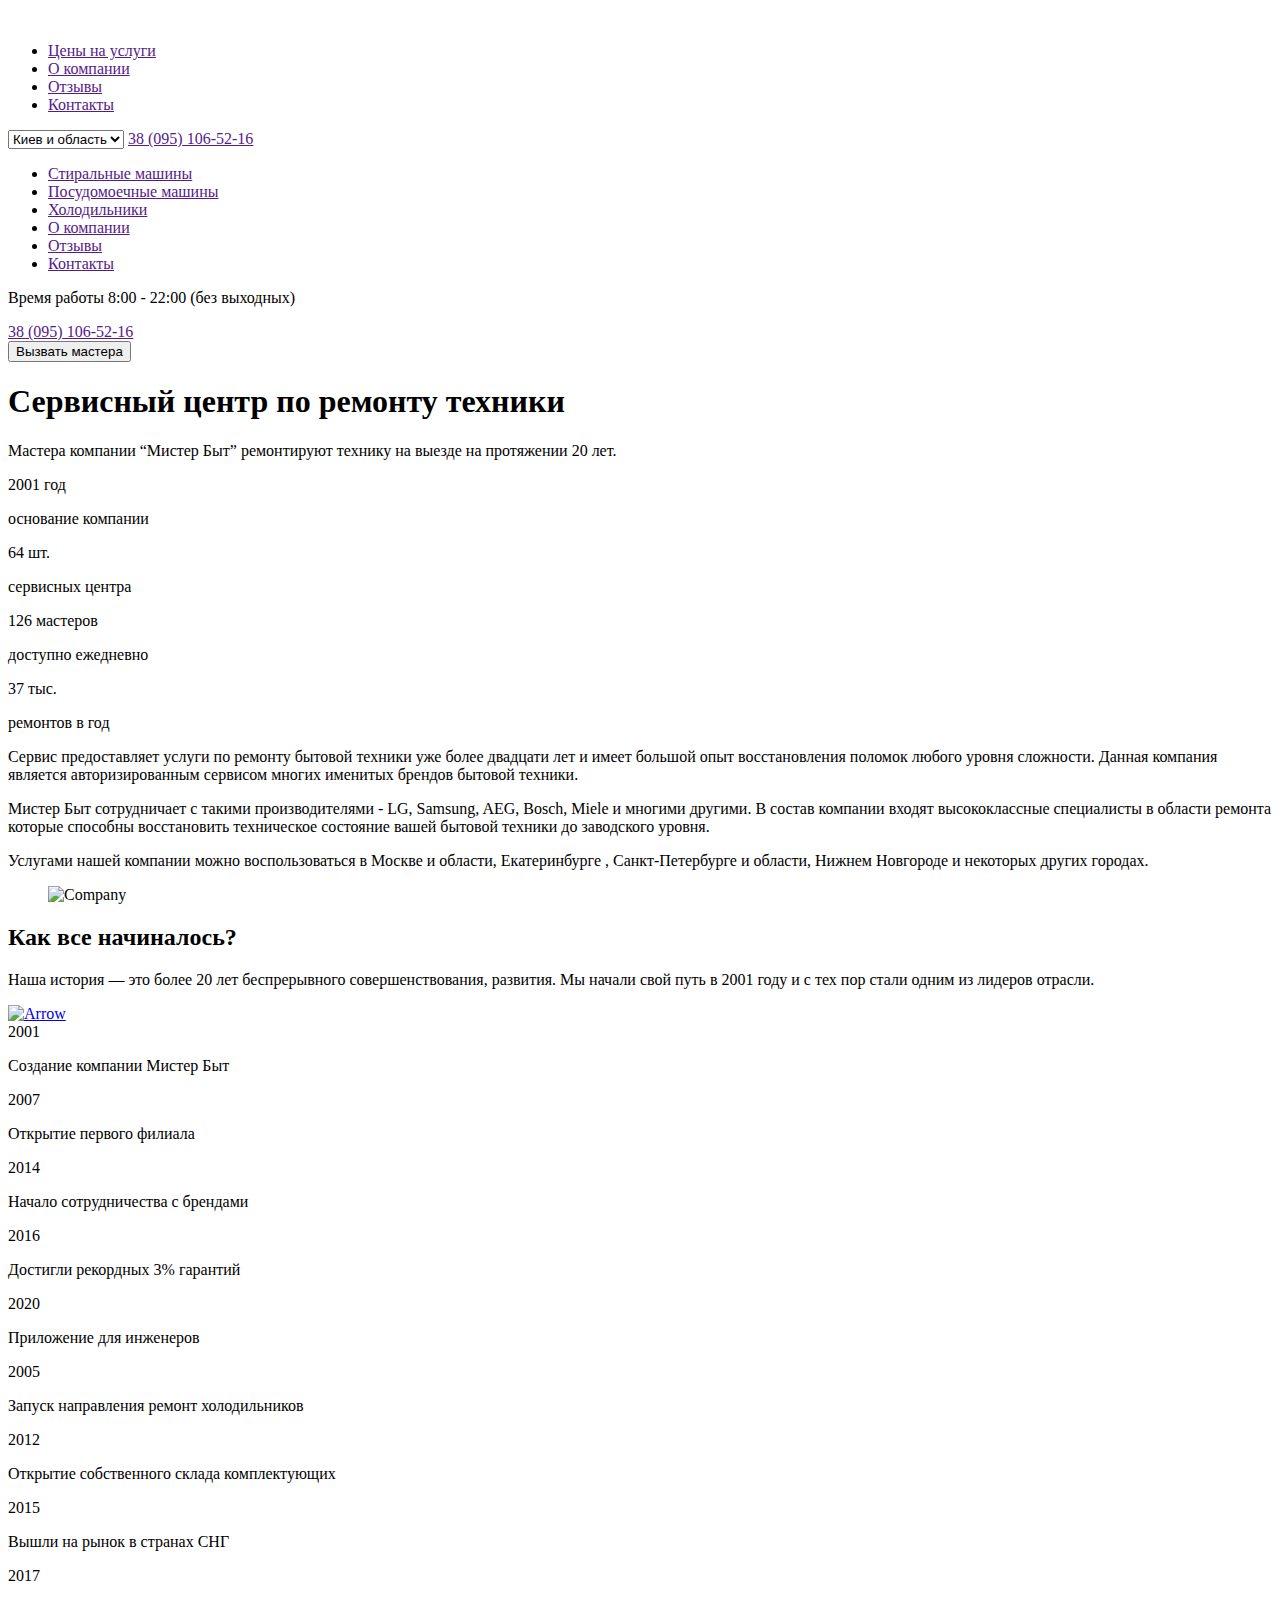
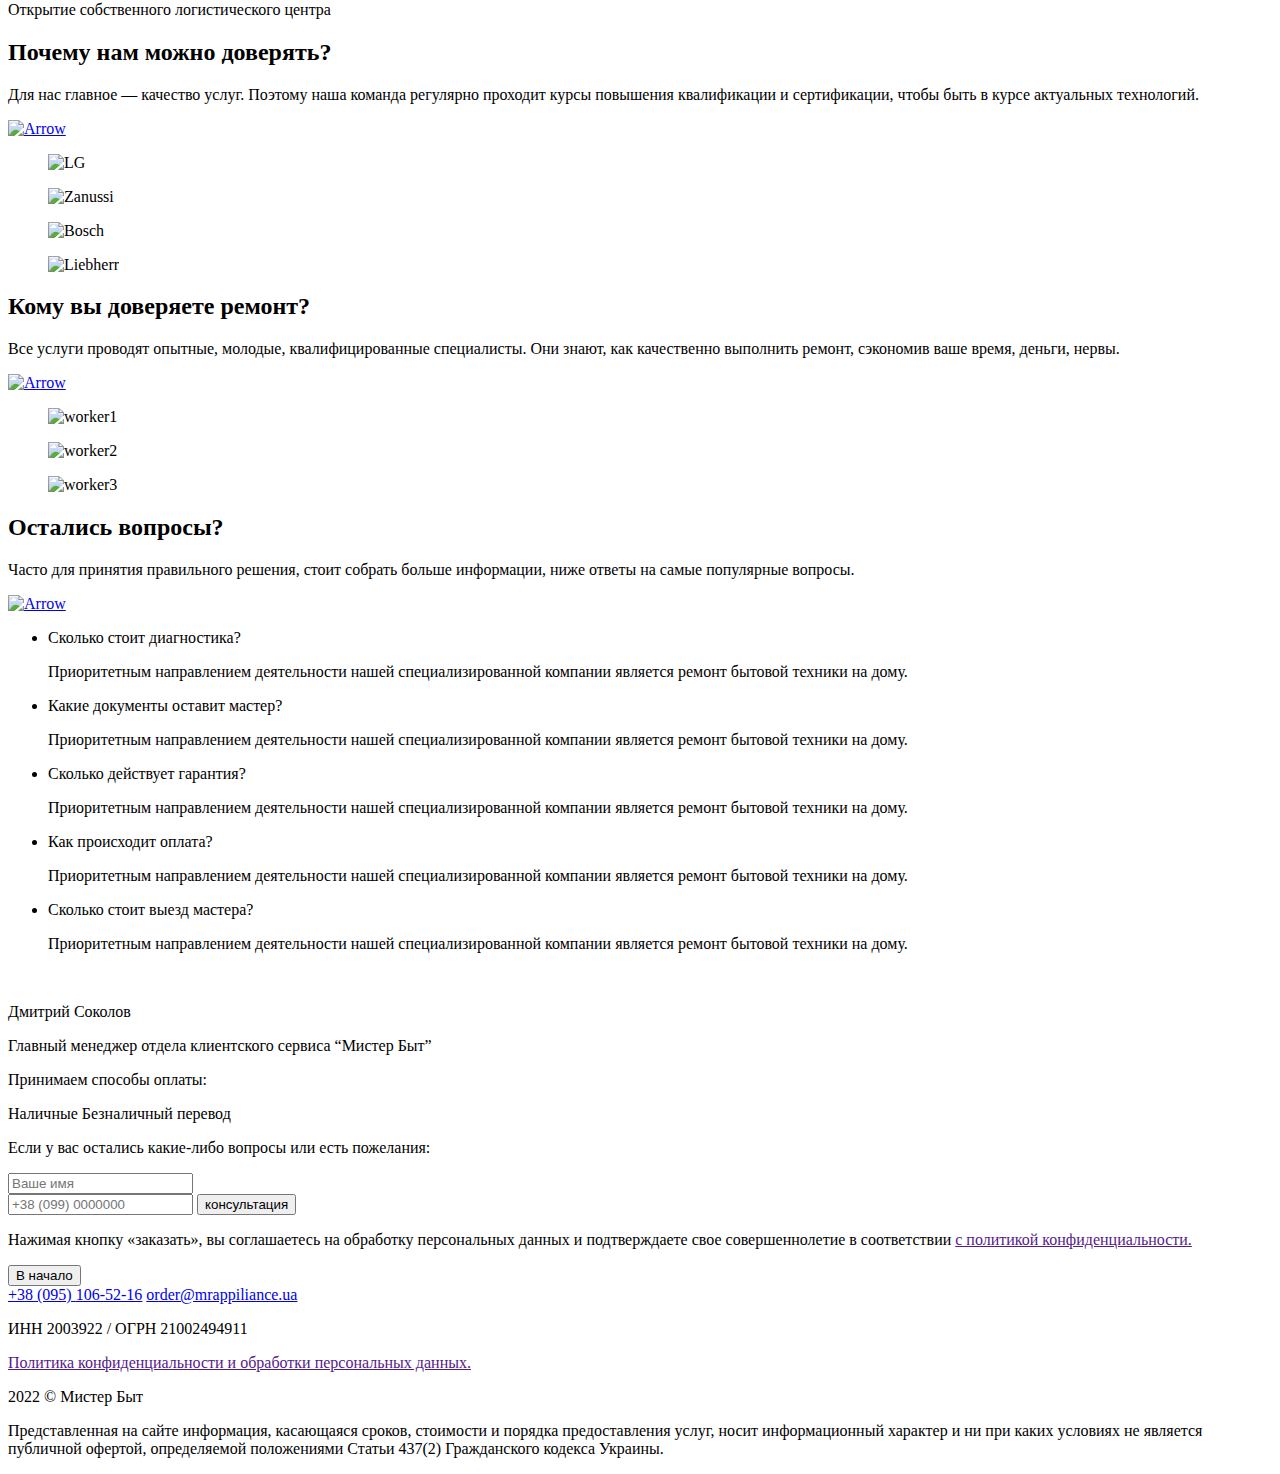
==== company.html @ 20fac9d2 "Add files via upload" ====
<!DOCTYPE html>
<html lang="en">

<head>
  <meta charset="UTF-8">
  <meta http-equiv="X-UA-Compatible" content="IE=edge">
  <meta name="viewport" content="width=device-width, initial-scale=1.0">
  <link rel="stylesheet" href="css/main.min.css">
  <title>Company</title>
</head>

<body>
  <header class="header">
    <div class="container header__wrapper">
      <a href="" class="header__logo"><img src="img/logo.png" alt=""></a>
      <div class="header__block">
        <div class="burger-menu"><span></span><span></span><span></span><span></span></div>
        <nav class="nav">
          <ul class="nav-menu">
            <li><a href="">Цены на услуги</a></li>
            <li><a href="">О компании</a></li>
            <li><a href="">Отзывы</a></li>
            <li><a href="">Контакты</a></li>
          </ul>
        </nav>
        <select name="" id="" class="select">
          <option value="">Киев и область</option>
          <option value="">Киев и область</option>
          <option value="">Киев и область</option>
        </select>
        <a href="" class="header__phone"><span>38 (095)</span> 106-52-16</a>
        <div class="mobile-burger-menu"><span></span><span></span><span></span><span></span></div>
        <div class="nav__mobile-block">
          <nav class="nav-mobile__menu">
          <ul class="nav-mobile__list">
            <li class="nav-mobile__item"><a href="">Стиральные машины</a></li>
            <li class="nav-mobile__item"><a href="">Посудомоечные машины</a></li>
            <li class="nav-mobile__item"><a href="">Холодильники</a></li>
            <li class="sub-menu"><a href="">О компании</a></li>
            <li class="sub-menu"><a href="">Отзывы</a></li>
            <li class="sub-menu"><a href="">Контакты</a></li>
          </ul>
          <div class="nav-mobile__footer">
            <p>Время работы 8:00 - 22:00 (без выходных)</p>
            <a href="" class="nav-mobile__phone"><span>38 (095)</span> 106-52-16</a>
            <div class="nav-mobile__inner">
              <button class="btn nav-mobile__btn">Вызвать мастера</button>
            </div>
          </div>
          </nav>
        </div>
        
      </div>
    </div>
  </header>
  <!-- End header -->
  <!-- Main -->
  <main>
    <section class="banner company">
      <div class="container company-banner">
        <h1 class="banner__title company__title">Сервисный центр по ремонту техники</h1>
        <p class="banner__text company__text">Мастера компании “Мистер Быт” ремонтируют технику на выезде на протяжении 20 лет.</p>
      </div>
    </section> 
    <section class="company-benefits">
      <div class="company-benefits__top container">
        <div class="company-benefits__block">
          <p class="company-benefits__figure">2001 <span>год</span></p>
          <p class="company-benefits__text">основание компании</p>
        </div>
        <div class="company-benefits__block">
          <p class="company-benefits__figure">64 <span>шт.</span></p>
          <p class="company-benefits__text">сервисных центра</p>
        </div>
        <div class="company-benefits__block">
          <p class="company-benefits__figure">126 <span>мастеров</span></p>
          <p class="company-benefits__text">доступно ежедневно</p>
        </div>
        <div class="company-benefits__block">
          <p class="company-benefits__figure">37 <span>тыс.</span></p>
          <p class="company-benefits__text">ремонтов в год</p>
        </div>
      </div>  
      <div class="company-benefits__bottom container">
        <p>Сервис предоставляет услуги по ремонту бытовой техники уже более двадцати лет и имеет большой опыт восстановления поломок любого уровня сложности. Данная компания является авторизированным сервисом многих именитых брендов бытовой техники.
        </p>
        <p>Мистер Быт сотрудничает с такими производителями - LG, Samsung, AEG, Bosch, Miele и многими другими. В состав компании входят высококлассные специалисты в области ремонта которые способны восстановить техническое состояние вашей бытовой техники до заводского уровня. </p>
        <p>Услугами нашей компании можно воспользоваться в Москве и области, Екатеринбурге , Санкт-Петербурге и области, Нижнем Новгороде и некоторых других городах.</p>
        <figure class="company-benefits__img">
          <img src="img/company-start.png" alt="Company">
        </figure>
      </div>
    </section> 
    <section class="history">
      <div class="inner">
        <h2 class="inner__title">Как все начиналось?</h2>
        <p class="inner__subtitle">Наша история — это более 20 лет беспрерывного совершенствования, развития. Мы начали свой путь в 2001 году и с тех пор стали одним из лидеров отрасли.</p>
        <a href="#category" class="inner__link">
          <img src="img/icon-down-arrow.svg" alt="Arrow">
        </a>
      </div>
      <div class="history-line">
        <div class="container">
          <div class="history-line__wrapper">
            <div class="history-line__block-top">
              <span class="history-line__figure">2001</span>
              <p class="history-line__text">Создание компании Мистер Быт</p>
            </div>
            <div class="history-line__block-top">
              <span class="history-line__figure">2007</span>
              <p class="history-line__text">Открытие первого филиала</p>
            </div>
            <div class="history-line__block-top">
              <span class="history-line__figure">2014</span>
              <p class="history-line__text">Начало сотрудничества 
                с брендами</p>
            </div>
            <div class="history-line__block-top">
              <span class="history-line__figure">2016</span>
              <p class="history-line__text">Достигли рекордных 3% гарантий</p>
            </div>
            <div class="history-line__block-top">
              <span class="history-line__figure">2020</span>
              <p class="history-line__text">Приложение для инженеров</p>
            </div>
          </div>
          <div class="history-line__wrapper">
            <div class="history-line__block-bottom">
              <span class="history-line__figure">2005</span>
              <p class="history-line__text">Запуск направления 
                ремонт холодильников</p>
            </div>
            <div class="history-line__block-bottom">
              <span class="history-line__figure">2012</span>
              <p class="history-line__text">Открытие собственного склада комплектующих</p>
            </div>
            <div class="history-line__block-bottom">
              <span class="history-line__figure">2015</span>
              <p class="history-line__text">Вышли на рынок в  странах СНГ</p>
            </div>
            <div class="history-line__block-bottom">
              <span class="history-line__figure">2017</span>
              <p class="history-line__text">Открытие собственного
                логистического центра</p>
            </div>
          </div>
        </div>
      </div>
    </section> 
    <section class="certificate-block">
      <div class="inner">
        <h2 class="inner__title">Почему нам можно доверять?</h2>
        <p class="inner__subtitle">Для нас главное — качество услуг. Поэтому наша команда регулярно проходит курсы повышения квалификации и сертификации, чтобы быть в курсе актуальных технологий.</p>
        <a href="#category" class="inner__link">
          <img src="img/icon-down-arrow.svg" alt="Arrow">
        </a>
      </div>
      <div class="container certificate-block__img">
        <figure><img src="img/LG.png" alt="LG"></figure>
        <figure><img src="img/Zanussi.png" alt="Zanussi"></figure>
        <figure><img src="img/Bosch.png" alt="Bosch"></figure>
        <figure><img src="img/Liebherr.png" alt="Liebherr"></figure>
      </div>
    </section>
    <section class="certificate-block">
      <div class="inner">
        <h2 class="inner__title">Кому вы доверяете ремонт?</h2>
        <p class="inner__subtitle">Все услуги проводят опытные, молодые, квалифицированные специалисты. Они знают, как качественно выполнить ремонт, сэкономив ваше время, деньги, нервы.</p>
        <a href="#category" class="inner__link">
          <img src="img/icon-down-arrow.svg" alt="Arrow">
        </a>
      </div>
      <div class="container certificate-block__img our-worker">
        <figure><img src="img/worker1.png" alt="worker1"></figure>
        <figure><img src="img/worker2.png" alt="worker2"></figure>
        <figure><img src="img/worker3.png" alt="worker3"></figure>
      </div>
    </section> 
    <section class="faq">
      <div class="inner">
        <h2 class="inner__title">Остались вопросы?</h2>
        <p class="inner__subtitle">Часто для принятия правильного решения, стоит собрать больше информации, ниже ответы на самые популярные вопросы.</p>
        <a href="#category" class="inner__link">
          <img src="img/icon-down-arrow.svg" alt="Arrow">
        </a>
      </div>
      <div class="container faq__wrapper">
        <div class="faq__block">
          <ul class="faq__list">
            <li class="faq__item">
              <p class="faq__title">Сколько стоит диагностика?</p>
              <p class="faq__text">Приоритетным направлением деятельности нашей специализированной компании является ремонт бытовой техники на дому.</p>
            </li>
            <li class="faq__item">
              <p class="faq__title">Какие документы оставит мастер?</p>
              <p class="faq__text">Приоритетным направлением деятельности нашей специализированной компании является ремонт бытовой техники на дому.</p>
            </li>
            <li class="faq__item">
              <p class="faq__title">Сколько действует гарантия?</p>
              <p class="faq__text">Приоритетным направлением деятельности нашей специализированной компании является ремонт бытовой техники на дому.</p>
            </li>
            <li class="faq__item">
              <p class="faq__title">Как происходит оплата?</p>
              <p class="faq__text">Приоритетным направлением деятельности нашей специализированной компании является ремонт бытовой техники на дому.</p>
            </li>
            <li class="faq__item">
              <p class="faq__title">Сколько стоит выезд мастера?</p>
              <p class="faq__text">Приоритетным направлением деятельности нашей специализированной компании является ремонт бытовой техники на дому.</p>
            </li>
          </ul>
        </div>
        <div class="faq__master">
          <figure class="faq__img"><img src="img/company-boss.png" alt=""></figure>
          <p class="faq__name">Дмитрий Соколов</p>
          <p class="faq__job">Главный менеджер отдела клиентского сервиса “Мистер Быт”</p>
        </div>
      </div>
      <div class="faq__bottom">
        <div class="faq__payment">
          <p class="faq__payment-title">Принимаем способы оплаты:</p>
          <div class="faq__payment-block">
            <span class="cash">Наличные</span>
            <span class="bn">Безналичный перевод</span>
            <span class="sb"></span>
            <span class="master"></span>
            <span class="visa"></span>
          </div>
        </div>
        <div class="faq__order">
          <p class="faq__order-title">Если у вас остались какие-либо вопросы или есть пожелания:</p>
          <form action="" class="faq__order-form">
            <input type="text" placeholder="Ваше имя">
            <div class="faq__order-block">
              <input type="text" placeholder="+38 (099) 0000000">
              <button class="btn faq__order-btn">консультация</button>
            </div>
          </form>
          <p class="faq__order-text">Нажимая кнопку «заказать», вы соглашаетесь на обработку персональных данных и подтверждаете свое совершеннолетие в соответствии <a href="">с политикой конфиденциальности.</a></p>
        </div>
      </div>
    </section>
  </main>

  <footer class="footer">
    <button class="btn footer__btn-up">
      В начало
    </button>
    <div class="container footer__wrapper">
      <a href="tel:0951065216" class="footer__phone">+38 (095) <span>106-52-16</span></a>
      <a href="mailto:order@mrappiliance.ru" class="footer__email">order@mrappiliance.ua</a>
      <p class="footer__info">ИНН 2003922 / ОГРН 21002494911</p>
      <a href="" class="footer__link">Политика конфиденциальности  и обработки персональных данных.</a>
      <p class="footer__copyright">2022 © Мистер Быт</p>
      <p class="footer__text">Представленная на сайте информация, касающаяся сроков, стоимости и порядка предоставления услуг, носит информационный характер и ни при каких условиях не является публичной офертой, определяемой положениями Статьи 437(2) Гражданского кодекса Украины.</p>
    </div>
  </footer> 

  <script src="js/main.min.js"></script>
</body>

</html>
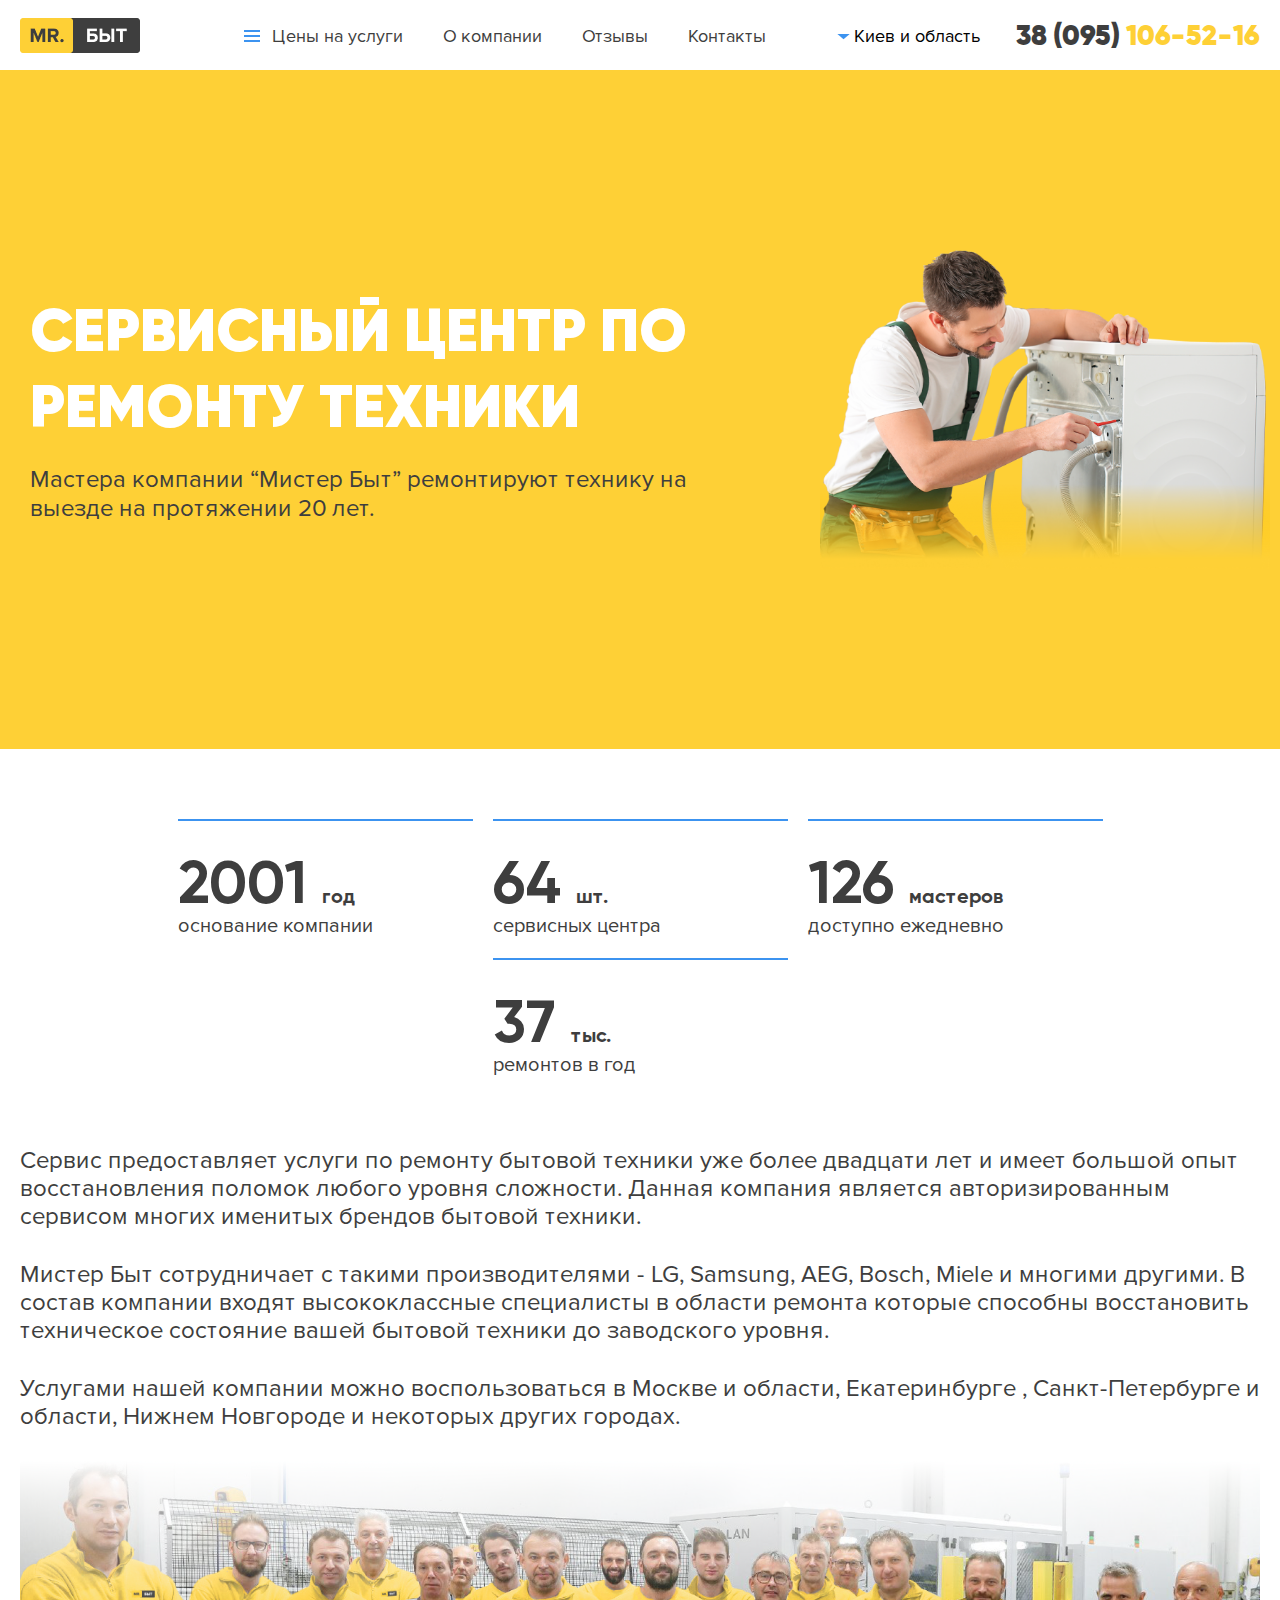
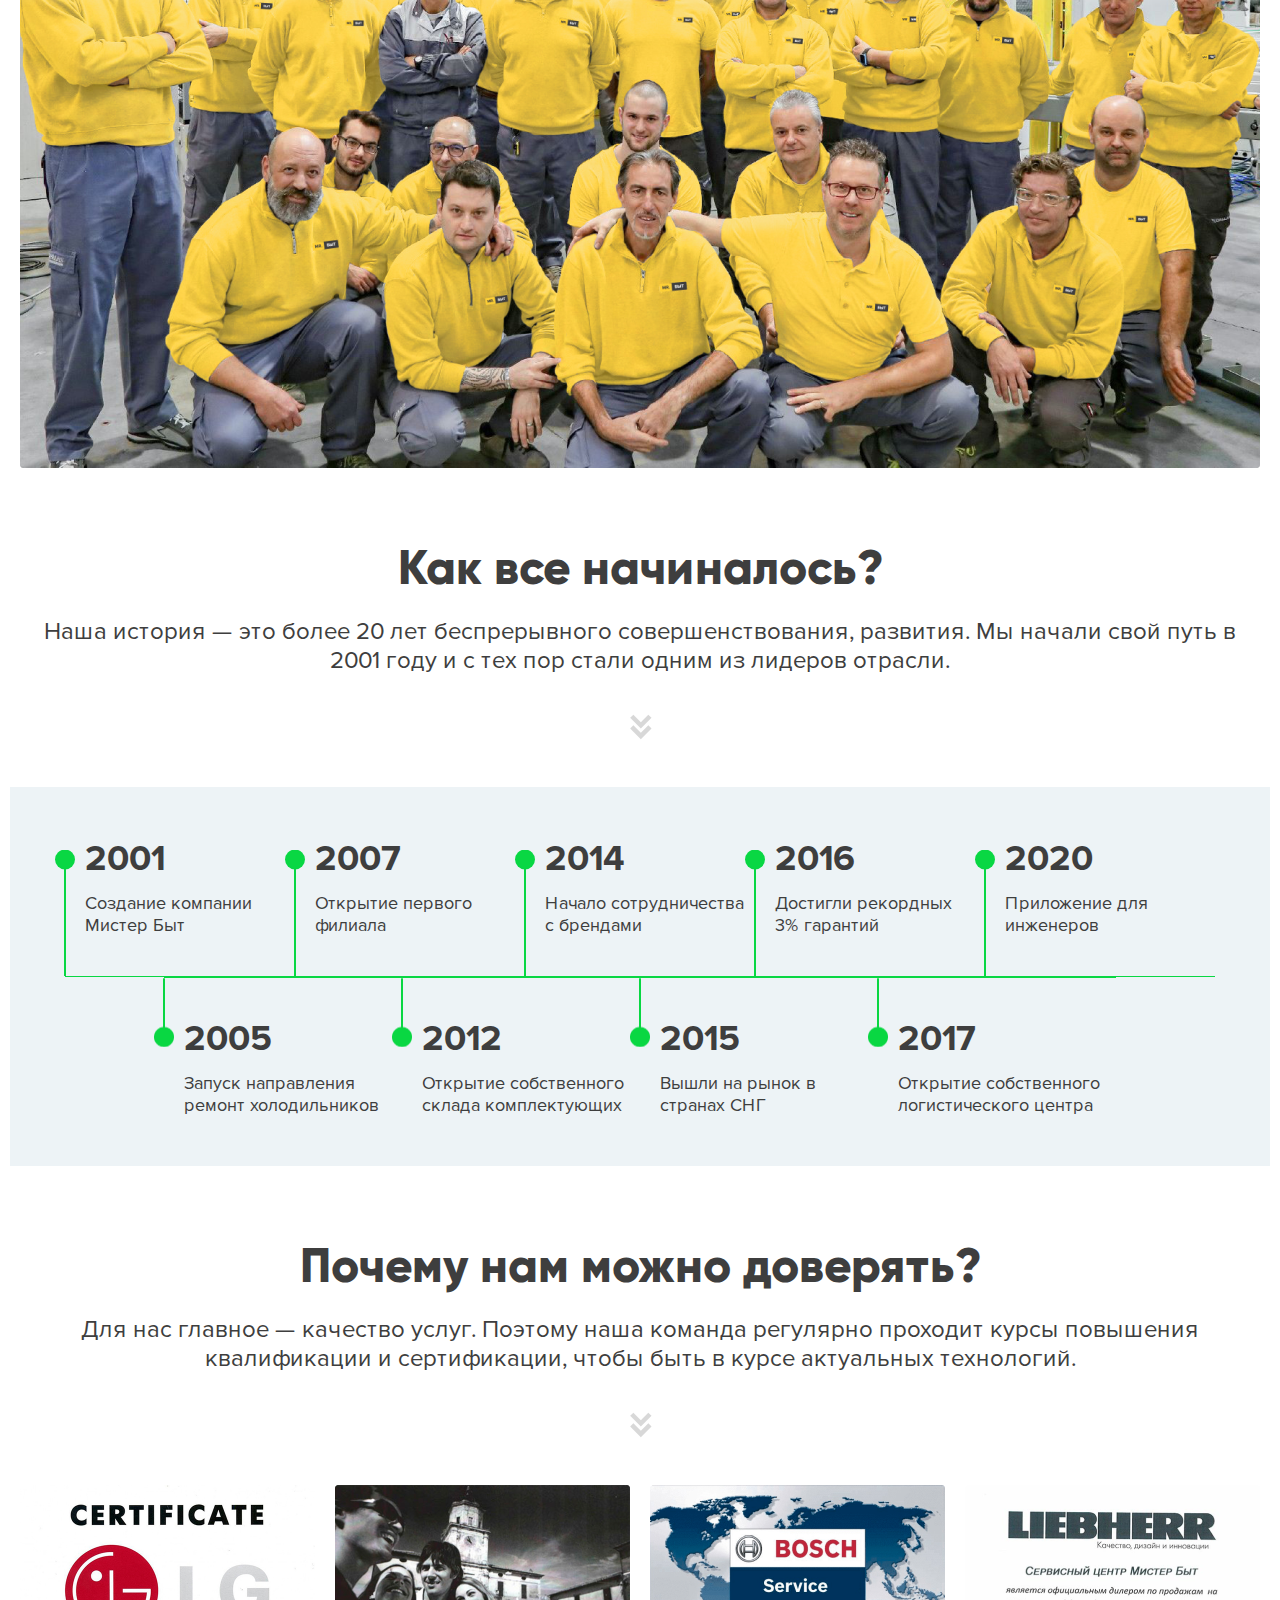
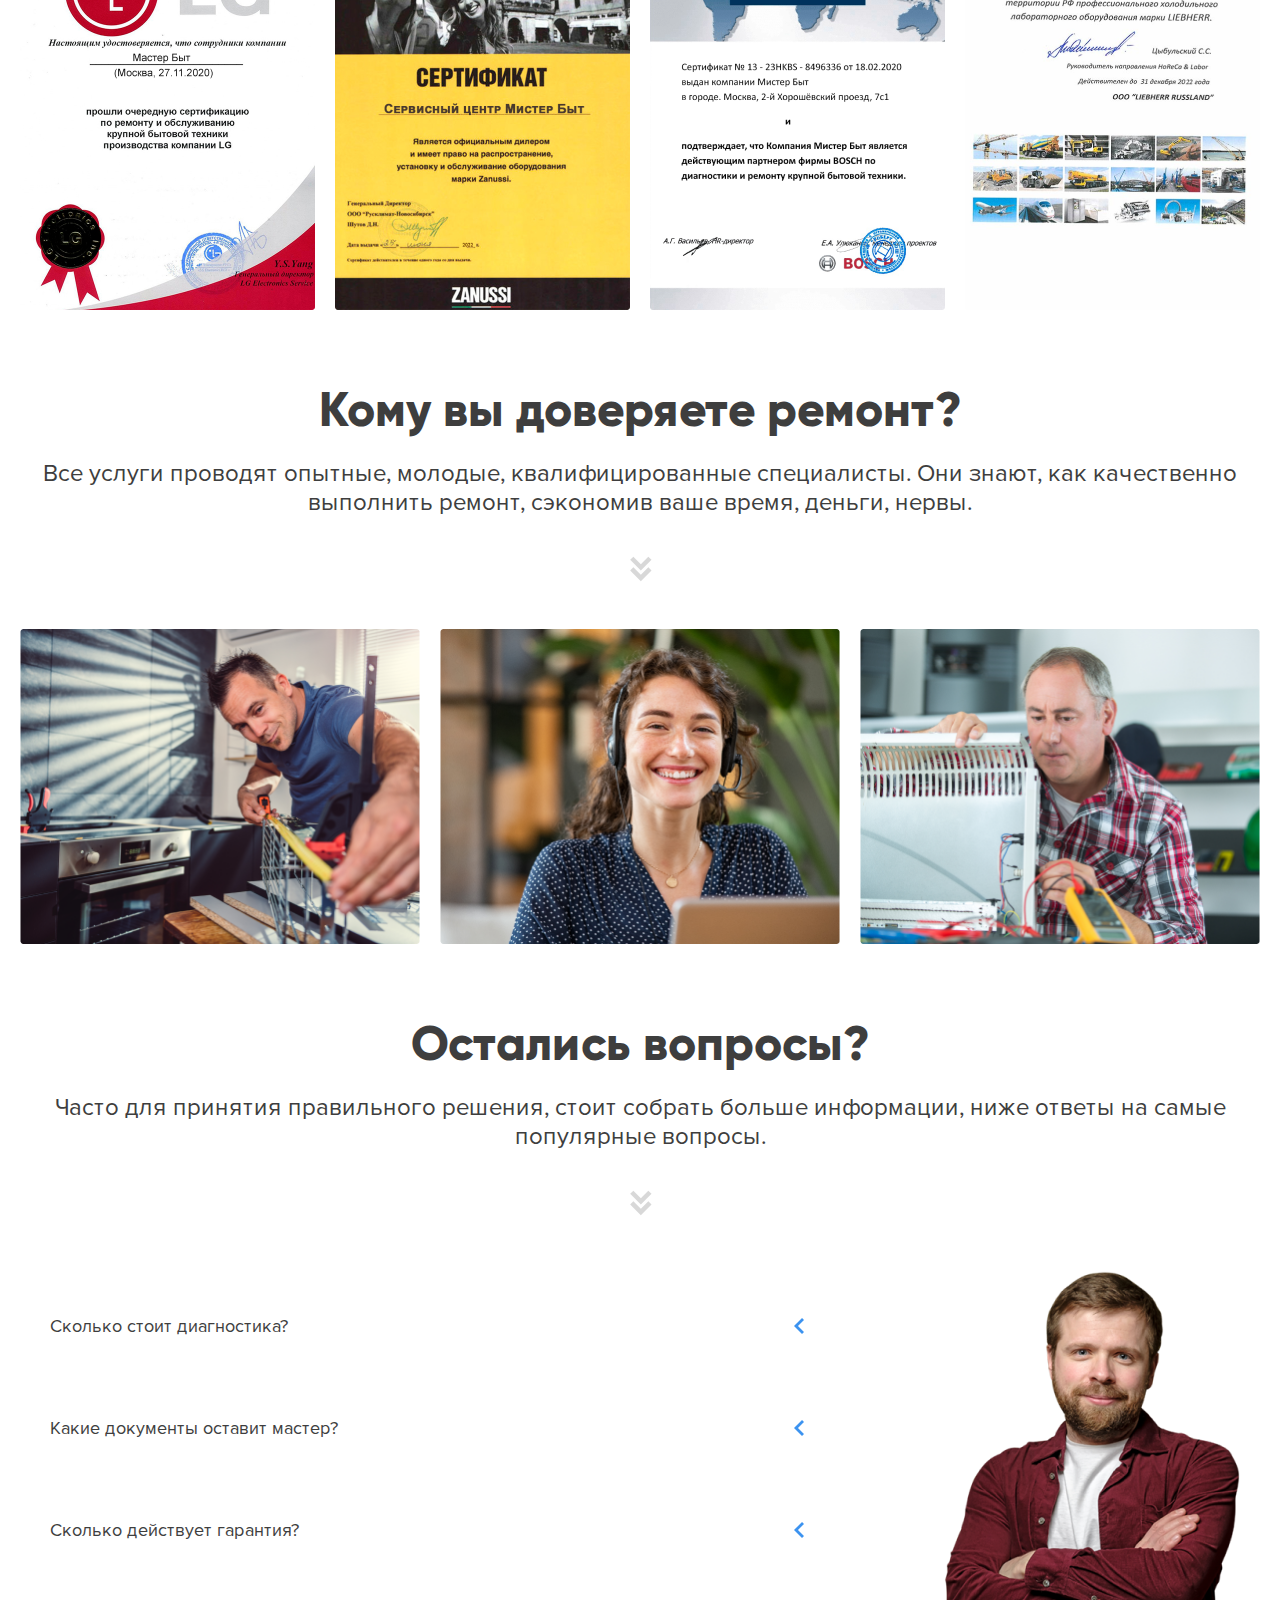
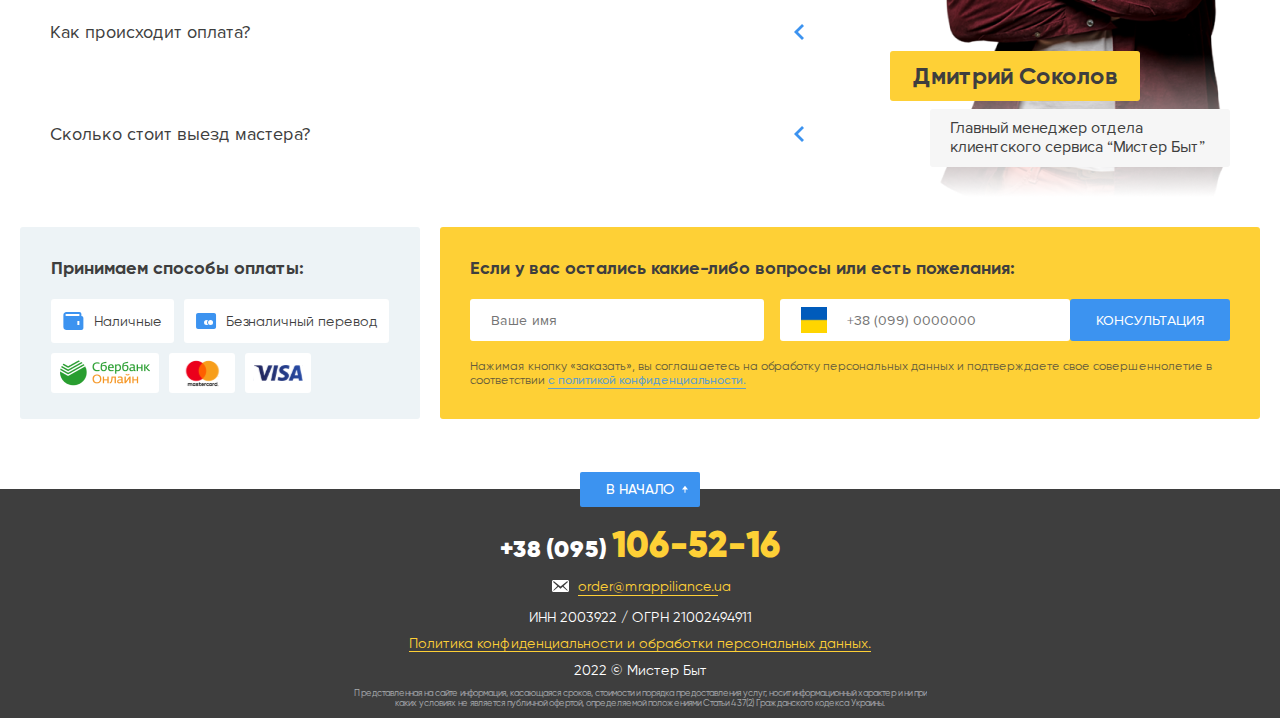
==== commit 67de13ed: "Update company.html" ====
--- a/company.html
+++ b/company.html
@@ -11,47 +11,49 @@
 
 <body>
   <header class="header">
-    <div class="container header__wrapper">
-      <a href="" class="header__logo"><img src="img/logo.png" alt=""></a>
-      <div class="header__block">
-        <div class="burger-menu"><span></span><span></span><span></span><span></span></div>
-        <nav class="nav">
-          <ul class="nav-menu">
-            <li><a href="">Цены на услуги</a></li>
-            <li><a href="">О компании</a></li>
-            <li><a href="">Отзывы</a></li>
-            <li><a href="">Контакты</a></li>
-          </ul>
-        </nav>
-        <select name="" id="" class="select">
-          <option value="">Киев и область</option>
-          <option value="">Киев и область</option>
-          <option value="">Киев и область</option>
-        </select>
-        <a href="" class="header__phone"><span>38 (095)</span> 106-52-16</a>
-        <div class="mobile-burger-menu"><span></span><span></span><span></span><span></span></div>
-        <div class="nav__mobile-block">
-          <nav class="nav-mobile__menu">
-          <ul class="nav-mobile__list">
-            <li class="nav-mobile__item"><a href="">Стиральные машины</a></li>
-            <li class="nav-mobile__item"><a href="">Посудомоечные машины</a></li>
-            <li class="nav-mobile__item"><a href="">Холодильники</a></li>
-            <li class="sub-menu"><a href="">О компании</a></li>
-            <li class="sub-menu"><a href="">Отзывы</a></li>
-            <li class="sub-menu"><a href="">Контакты</a></li>
-          </ul>
-          <div class="nav-mobile__footer">
-            <p>Время работы 8:00 - 22:00 (без выходных)</p>
-            <a href="" class="nav-mobile__phone"><span>38 (095)</span> 106-52-16</a>
-            <div class="nav-mobile__inner">
-              <button class="btn nav-mobile__btn">Вызвать мастера</button>
-            </div>
-          </div>
+    <div class="header-container">
+      <div class="container header__wrapper">
+        <a href="/" class="header__logo"><img src="img/logo.png" alt=""></a>
+        <div class="header__block">
+          <div class="burger-menu"><span></span><span></span><span></span><span></span></div>
+          <nav class="nav">
+            <ul class="nav-menu">
+              <li><a href="">Цены на услуги</a></li>
+              <li><a href="">О компании</a></li>
+              <li><a href="">Отзывы</a></li>
+              <li><a href="">Контакты</a></li>
+            </ul>
           </nav>
-        </div>
-        
+          <select name="" id="" class="select">
+            <option value="">Киев и область</option>
+            <option value="">Киев и область</option>
+            <option value="">Киев и область</option>
+          </select>
+          <a href="" class="header__phone"><span>38 (095)</span> 106-52-16</a>
+          <div class="mobile-burger-menu"><span></span><span></span><span></span><span></span></div>
+          <div class="nav__mobile-block">
+            <nav class="nav-mobile__menu">
+              <ul class="nav-mobile__list">
+                <li class="nav-mobile__item"><a href="">Стиральные машины</a></li>
+                <li class="nav-mobile__item"><a href="">Посудомоечные машины</a></li>
+                <li class="nav-mobile__item"><a href="">Холодильники</a></li>
+                <li class="sub-menu"><a href="">О компании</a></li>
+                <li class="sub-menu"><a href="">Отзывы</a></li>
+                <li class="sub-menu"><a href="">Контакты</a></li>
+              </ul>
+              <div class="nav-mobile__footer">
+                <p>Время работы 8:00 - 22:00 (без выходных)</p>
+                <a href="" class="nav-mobile__phone"><span>38 (095)</span> 106-52-16</a>
+                <div class="nav-mobile__inner">
+                  <button class="btn nav-mobile__btn">Вызвать мастера</button>
+                </div>
+              </div>
+            </nav>
+          </div>
+        </div>
       </div>
     </div>
+
   </header>
   <!-- End header -->
   <!-- Main -->
@@ -59,9 +61,10 @@
     <section class="banner company">
       <div class="container company-banner">
         <h1 class="banner__title company__title">Сервисный центр по ремонту техники</h1>
-        <p class="banner__text company__text">Мастера компании “Мистер Быт” ремонтируют технику на выезде на протяжении 20 лет.</p>
-      </div>
-    </section> 
+        <p class="banner__text company__text">Мастера компании “Мистер Быт” ремонтируют технику на выезде на протяжении
+          20 лет.</p>
+      </div>
+    </section>
     <section class="company-benefits">
       <div class="company-benefits__top container">
         <div class="company-benefits__block">
@@ -80,21 +83,27 @@
           <p class="company-benefits__figure">37 <span>тыс.</span></p>
           <p class="company-benefits__text">ремонтов в год</p>
         </div>
-      </div>  
+      </div>
       <div class="company-benefits__bottom container">
-        <p>Сервис предоставляет услуги по ремонту бытовой техники уже более двадцати лет и имеет большой опыт восстановления поломок любого уровня сложности. Данная компания является авторизированным сервисом многих именитых брендов бытовой техники.
+        <p>Сервис предоставляет услуги по ремонту бытовой техники уже более двадцати лет и имеет большой опыт
+          восстановления поломок любого уровня сложности. Данная компания является авторизированным сервисом многих
+          именитых брендов бытовой техники.
         </p>
-        <p>Мистер Быт сотрудничает с такими производителями - LG, Samsung, AEG, Bosch, Miele и многими другими. В состав компании входят высококлассные специалисты в области ремонта которые способны восстановить техническое состояние вашей бытовой техники до заводского уровня. </p>
-        <p>Услугами нашей компании можно воспользоваться в Москве и области, Екатеринбурге , Санкт-Петербурге и области, Нижнем Новгороде и некоторых других городах.</p>
+        <p>Мистер Быт сотрудничает с такими производителями - LG, Samsung, AEG, Bosch, Miele и многими другими. В состав
+          компании входят высококлассные специалисты в области ремонта которые способны восстановить техническое
+          состояние вашей бытовой техники до заводского уровня. </p>
+        <p>Услугами нашей компании можно воспользоваться в Москве и области, Екатеринбурге , Санкт-Петербурге и области,
+          Нижнем Новгороде и некоторых других городах.</p>
         <figure class="company-benefits__img">
           <img src="img/company-start.png" alt="Company">
         </figure>
       </div>
-    </section> 
+    </section>
     <section class="history">
       <div class="inner">
         <h2 class="inner__title">Как все начиналось?</h2>
-        <p class="inner__subtitle">Наша история — это более 20 лет беспрерывного совершенствования, развития. Мы начали свой путь в 2001 году и с тех пор стали одним из лидеров отрасли.</p>
+        <p class="inner__subtitle">Наша история — это более 20 лет беспрерывного совершенствования, развития. Мы начали
+          свой путь в 2001 году и с тех пор стали одним из лидеров отрасли.</p>
         <a href="#category" class="inner__link">
           <img src="img/icon-down-arrow.svg" alt="Arrow">
         </a>
@@ -112,7 +121,7 @@
             </div>
             <div class="history-line__block-top">
               <span class="history-line__figure">2014</span>
-              <p class="history-line__text">Начало сотрудничества 
+              <p class="history-line__text">Начало сотрудничества
                 с брендами</p>
             </div>
             <div class="history-line__block-top">
@@ -127,7 +136,7 @@
           <div class="history-line__wrapper">
             <div class="history-line__block-bottom">
               <span class="history-line__figure">2005</span>
-              <p class="history-line__text">Запуск направления 
+              <p class="history-line__text">Запуск направления
                 ремонт холодильников</p>
             </div>
             <div class="history-line__block-bottom">
@@ -136,7 +145,7 @@
             </div>
             <div class="history-line__block-bottom">
               <span class="history-line__figure">2015</span>
-              <p class="history-line__text">Вышли на рынок в  странах СНГ</p>
+              <p class="history-line__text">Вышли на рынок в странах СНГ</p>
             </div>
             <div class="history-line__block-bottom">
               <span class="history-line__figure">2017</span>
@@ -146,11 +155,12 @@
           </div>
         </div>
       </div>
-    </section> 
+    </section>
     <section class="certificate-block">
       <div class="inner">
         <h2 class="inner__title">Почему нам можно доверять?</h2>
-        <p class="inner__subtitle">Для нас главное — качество услуг. Поэтому наша команда регулярно проходит курсы повышения квалификации и сертификации, чтобы быть в курсе актуальных технологий.</p>
+        <p class="inner__subtitle">Для нас главное — качество услуг. Поэтому наша команда регулярно проходит курсы
+          повышения квалификации и сертификации, чтобы быть в курсе актуальных технологий.</p>
         <a href="#category" class="inner__link">
           <img src="img/icon-down-arrow.svg" alt="Arrow">
         </a>
@@ -165,7 +175,8 @@
     <section class="certificate-block">
       <div class="inner">
         <h2 class="inner__title">Кому вы доверяете ремонт?</h2>
-        <p class="inner__subtitle">Все услуги проводят опытные, молодые, квалифицированные специалисты. Они знают, как качественно выполнить ремонт, сэкономив ваше время, деньги, нервы.</p>
+        <p class="inner__subtitle">Все услуги проводят опытные, молодые, квалифицированные специалисты. Они знают, как
+          качественно выполнить ремонт, сэкономив ваше время, деньги, нервы.</p>
         <a href="#category" class="inner__link">
           <img src="img/icon-down-arrow.svg" alt="Arrow">
         </a>
@@ -175,11 +186,12 @@
         <figure><img src="img/worker2.png" alt="worker2"></figure>
         <figure><img src="img/worker3.png" alt="worker3"></figure>
       </div>
-    </section> 
+    </section>
     <section class="faq">
       <div class="inner">
         <h2 class="inner__title">Остались вопросы?</h2>
-        <p class="inner__subtitle">Часто для принятия правильного решения, стоит собрать больше информации, ниже ответы на самые популярные вопросы.</p>
+        <p class="inner__subtitle">Часто для принятия правильного решения, стоит собрать больше информации, ниже ответы
+          на самые популярные вопросы.</p>
         <a href="#category" class="inner__link">
           <img src="img/icon-down-arrow.svg" alt="Arrow">
         </a>
@@ -189,23 +201,28 @@
           <ul class="faq__list">
             <li class="faq__item">
               <p class="faq__title">Сколько стоит диагностика?</p>
-              <p class="faq__text">Приоритетным направлением деятельности нашей специализированной компании является ремонт бытовой техники на дому.</p>
+              <p class="faq__text">Приоритетным направлением деятельности нашей специализированной компании является
+                ремонт бытовой техники на дому.</p>
             </li>
             <li class="faq__item">
               <p class="faq__title">Какие документы оставит мастер?</p>
-              <p class="faq__text">Приоритетным направлением деятельности нашей специализированной компании является ремонт бытовой техники на дому.</p>
+              <p class="faq__text">Приоритетным направлением деятельности нашей специализированной компании является
+                ремонт бытовой техники на дому.</p>
             </li>
             <li class="faq__item">
               <p class="faq__title">Сколько действует гарантия?</p>
-              <p class="faq__text">Приоритетным направлением деятельности нашей специализированной компании является ремонт бытовой техники на дому.</p>
+              <p class="faq__text">Приоритетным направлением деятельности нашей специализированной компании является
+                ремонт бытовой техники на дому.</p>
             </li>
             <li class="faq__item">
               <p class="faq__title">Как происходит оплата?</p>
-              <p class="faq__text">Приоритетным направлением деятельности нашей специализированной компании является ремонт бытовой техники на дому.</p>
+              <p class="faq__text">Приоритетным направлением деятельности нашей специализированной компании является
+                ремонт бытовой техники на дому.</p>
             </li>
             <li class="faq__item">
               <p class="faq__title">Сколько стоит выезд мастера?</p>
-              <p class="faq__text">Приоритетным направлением деятельности нашей специализированной компании является ремонт бытовой техники на дому.</p>
+              <p class="faq__text">Приоритетным направлением деятельности нашей специализированной компании является
+                ремонт бытовой техники на дому.</p>
             </li>
           </ul>
         </div>
@@ -235,7 +252,8 @@
               <button class="btn faq__order-btn">консультация</button>
             </div>
           </form>
-          <p class="faq__order-text">Нажимая кнопку «заказать», вы соглашаетесь на обработку персональных данных и подтверждаете свое совершеннолетие в соответствии <a href="">с политикой конфиденциальности.</a></p>
+          <p class="faq__order-text">Нажимая кнопку «заказать», вы соглашаетесь на обработку персональных данных и
+            подтверждаете свое совершеннолетие в соответствии <a href="">с политикой конфиденциальности.</a></p>
         </div>
       </div>
     </section>
@@ -249,13 +267,15 @@
       <a href="tel:0951065216" class="footer__phone">+38 (095) <span>106-52-16</span></a>
       <a href="mailto:order@mrappiliance.ru" class="footer__email">order@mrappiliance.ua</a>
       <p class="footer__info">ИНН 2003922 / ОГРН 21002494911</p>
-      <a href="" class="footer__link">Политика конфиденциальности  и обработки персональных данных.</a>
+      <a href="" class="footer__link">Политика конфиденциальности и обработки персональных данных.</a>
       <p class="footer__copyright">2022 © Мистер Быт</p>
-      <p class="footer__text">Представленная на сайте информация, касающаяся сроков, стоимости и порядка предоставления услуг, носит информационный характер и ни при каких условиях не является публичной офертой, определяемой положениями Статьи 437(2) Гражданского кодекса Украины.</p>
+      <p class="footer__text">Представленная на сайте информация, касающаяся сроков, стоимости и порядка предоставления
+        услуг, носит информационный характер и ни при каких условиях не является публичной офертой, определяемой
+        положениями Статьи 437(2) Гражданского кодекса Украины.</p>
     </div>
-  </footer> 
+  </footer>
 
   <script src="js/main.min.js"></script>
 </body>
 
-</html>+</html>
--- a/css/main.min.css
+++ b/css/main.min.css
@@ -0,0 +1,2 @@
+html,body,div,span,applet,object,iframe,h1,h2,h3,h4,h5,h6,p,blockquote,pre,a,abbr,acronym,address,big,cite,code,del,dfn,em,img,ins,kbd,q,s,samp,small,strike,strong,sub,sup,tt,var,b,u,i,center,dl,dt,dd,ol,ul,li,fieldset,form,label,legend,table,caption,tbody,tfoot,thead,tr,th,td,article,aside,canvas,details,embed,figure,figcaption,footer,header,hgroup,menu,nav,output,ruby,section,summary,time,mark,audio,video{margin:0;padding:0;border:0;font-size:100%;font:inherit;vertical-align:baseline}article,aside,details,figcaption,figure,footer,header,hgroup,menu,nav,section{display:block}body{line-height:1}ol,ul{list-style:none}blockquote,q{quotes:none}blockquote:before,blockquote:after{content:"";content:none}q:before,q:after{content:"";content:none}table{border-collapse:collapse;border-spacing:0}article,aside,details,figcaption,figure,footer,header,hgroup,nav,section,summary{display:block}audio,canvas,video{display:inline-block}audio:not([controls]){display:none;height:0}[hidden],template{display:none}html{background:#fff;color:#000;-webkit-text-size-adjust:100%;-ms-text-size-adjust:100%}html,button,input,select,textarea{font-family:sans-serif}body{margin:0}a{background:rgba(0,0,0,0)}a:focus{outline:thin dotted}a:hover,a:active{outline:0}h1{font-size:2em;margin:.67em 0}h2{font-size:1.5em;margin:.83em 0}h3{font-size:1.17em;margin:1em 0}h4{font-size:1em;margin:1.33em 0}h5{font-size:.83em;margin:1.67em 0}h6{font-size:.75em;margin:2.33em 0}abbr[title]{border-bottom:1px dotted}b,strong{font-weight:bold}dfn{font-style:italic}mark{background:#ff0;color:#000}code,kbd,pre,samp{font-family:monospace,serif;font-size:1em}pre{white-space:pre;white-space:pre-wrap;word-wrap:break-word}q{quotes:"“" "”" "‘" "’"}q:before,q:after{content:"";content:none}small{font-size:80%}sub,sup{font-size:75%;line-height:0;position:relative;vertical-align:baseline}sup{top:-0.5em}sub{bottom:-0.25em}img{border:0}svg:not(:root){overflow:hidden}figure{margin:0}fieldset{border:1px solid silver;margin:0 2px;padding:.35em .625em .75em}legend{border:0;padding:0;white-space:normal}button,input,select,textarea{font-family:inherit;font-size:100%;margin:0;vertical-align:baseline}button,input{line-height:normal}button,select{text-transform:none}button,html input[type=button],input[type=reset],input[type=submit]{-webkit-appearance:button;cursor:pointer}button[disabled],input[disabled]{cursor:default}button::-moz-focus-inner,input::-moz-focus-inner{border:0;padding:0}textarea{overflow:auto;vertical-align:top}table{border-collapse:collapse;border-spacing:0}input[type=search]{-webkit-appearance:textfield;box-sizing:content-box}input[type=search]::-webkit-search-cancel-button,input[type=search]::-webkit-search-decoration{-webkit-appearance:none}input[type=checkbox],input[type=radio]{box-sizing:border-box;padding:0}@font-face{font-family:"Gilroy-Black";src:url("../fonts/gilroy-black.woff2") format("woff2"),url("../fonts/gilroy-black.woff") format("woff");font-weight:900;font-style:normal}@font-face{font-family:"Gilroy-Bold";src:url("../fonts/gilroy-bold.woff2") format("woff2"),url("../fonts/gilroy-bold.woff") format("woff");font-weight:700;font-style:normal}@font-face{font-family:"Gilroy-ExtraBold";src:url("../fonts/gilroy-extrabold.woff2") format("woff2"),url("../fonts/gilroy-extrabold.woff") format("woff");font-weight:800;font-style:normal}@font-face{font-family:"Gilroy-Medium";src:url("../fonts/gilroy-medium.woff2") format("woff2"),url("../fonts/gilroy-medium.woff") format("woff");font-weight:600;font-style:normal}@font-face{font-family:"Gilroy-Regular";src:url("../fonts/gilroy-regular.woff2") format("woff2"),url("../fonts/gilroy-regular.woff") format("woff");font-weight:400;font-style:normal}@font-face{font-family:"Gilroy-Semiold";src:url("../fonts/gilroy-semibold.woff2") format("woff2"),url("../fonts/gilroy-semibold.woff") format("woff");font-weight:500;font-style:normal}@font-face{font-family:"Proxima-Nova-Black";src:url("../fonts/proxima_nova_black.woff2") format("woff2"),url("../fonts/proxima_nova_black.woff") format("woff");font-weight:900;font-style:normal}@font-face{font-family:"Proxima-Nova-Bold";src:url("../fonts/proxima_nova_bold.woff2") format("woff2"),url("../fonts/proxima_nova_bold.woff") format("woff");font-weight:700;font-style:normal}@font-face{font-family:"Proxima-Nova-Light";src:url("../fonts/proxima_nova_light.woff2") format("woff2"),url("../fonts/proxima_nova_light.woff") format("woff");font-weight:350;font-style:normal}@font-face{font-family:"Proxima-Nova-Regular";src:url("../fonts/proxima_nova_regular.woff2") format("woff2"),url("../fonts/proxima_nova_regular.woff") format("woff");font-weight:400;font-style:normal}@font-face{font-family:"Proxima-Nova-Semibold";src:url("../fonts/proxima_nova_semibold.woff2") format("woff2"),url("../fonts/proxima_nova_semibold.woff") format("woff");font-weight:600;font-style:normal}@font-face{font-family:"Roboto-Regular";src:url("../fonts/roboto_regular.woff2") format("woff2"),url("../fonts/roboto_regular.woff") format("woff");font-weight:400;font-style:normal}.slick-slider{position:relative;display:block;box-sizing:border-box;-webkit-touch-callout:none;-webkit-user-select:none;-moz-user-select:none;user-select:none;touch-action:pan-y;-webkit-tap-highlight-color:rgba(0,0,0,0)}.slick-list{position:relative;overflow:hidden;display:block;margin:0;padding:0}.slick-list:focus{outline:none}.slick-list.dragging{cursor:pointer;cursor:hand}.slick-slider .slick-track,.slick-slider .slick-list{transform:translate3d(0, 0, 0)}.slick-track{position:relative;left:0;top:0;display:block;margin-left:auto;margin-right:auto}.slick-track:before,.slick-track:after{content:"";display:table}.slick-track:after{clear:both}.slick-loading .slick-track{visibility:hidden}.slick-slide{float:left;height:100%;min-height:1px;display:none}[dir=rtl] .slick-slide{float:right}.slick-slide img{display:block}.slick-slide.slick-loading img{display:none}.slick-slide.dragging img{pointer-events:none}.slick-initialized .slick-slide{display:block}.slick-loading .slick-slide{visibility:hidden}.slick-vertical .slick-slide{display:block;height:auto;border:1px solid rgba(0,0,0,0)}.slick-arrow.slick-hidden{display:none}*{margin:0;padding:0;box-sizing:border-box}a{color:inherit;text-decoration:none}.btn{border:none;outline:none;cursor:pointer;background:rgba(0,0,0,0)}img{max-width:100%;display:block}body{font-size:18px;line-height:22px;font-family:"Proxima-Nova-Regular";color:#3e3e3e;min-width:320px}.container{max-width:1240px;margin:0 auto}.inner{display:flex;flex-direction:column;align-items:center;padding:70px 0 30px;text-align:center}.inner__title{font-size:48px;line-height:59px;font-family:"Gilroy-ExtraBold";margin:0}.inner__subtitle{font-size:24px;line-height:29px;max-width:1240px;margin:20px auto}.inner__link{position:relative;width:62px;height:62px;display:block}.inner__link img{position:absolute;top:0;left:0;height:62px;width:62px;-webkit-animation:arrowMove 1.7s infinite;animation:arrowMove 1.7s infinite}@-webkit-keyframes arrowMove{from{top:0}25%{top:-2px}50%{top:-5px}75%{top:-2px}85%{top:0}to{top:2px}}@keyframes arrowMove{from{top:0}25%{top:-2px}50%{top:-5px}75%{top:-2px}85%{top:0}to{top:2px}}.header{padding:18px 0 17px 0}.header .mobile-burger-menu{display:none}.header__wrapper{display:flex;justify-content:space-between;align-items:center}.header__block{display:flex;justify-content:space-between;align-items:center}.header .nav-menu{display:flex}.header .nav-menu li:not(:last-child){margin-right:40px}.header .select{margin:0 33px 0 65px;-webkit-appearance:none;-moz-appearance:none;position:relative;padding-left:23px;padding-right:2px;border:none;outline:none;cursor:pointer;background:url(../img/icon-select.svg) no-repeat left 2px center}.header__phone{color:#fed036;font-size:28px;line-height:35px;font-family:"Gilroy-Black"}.header__phone span{color:#3e3e3e}.header .burger-menu{width:16px;height:12px;position:relative;margin-right:12px}.header .burger-menu span{position:absolute;height:2px;width:100%;left:0;right:0;background-color:#3c93f0;transition:.3s ease-in-out}.header .burger-menu span:last-child{bottom:0}.header .burger-menu span:nth-child(2),.header .burger-menu span:nth-child(3){top:50%;transform:translateY(-50%)}.header .burger-menu span.active:first-child,.header .burger-menu span.active:last-child{opacity:0}.header .burger-menu span.active:nth-child(2){transform:translateY(-50%) rotate(45deg)}.header .burger-menu span.active:nth-child(3){transform:translateY(-50%) rotate(-45deg)}.header .nav-mobile__menu{display:none}.banner{background-color:#fed036;position:relative}.banner-fire{position:absolute;left:-80px;top:50%;transform:translateY(-50%) rotate(90deg);width:193px;height:46px;display:block;background-color:#3c93f0;background-image:url(../img/icon-fire.svg);background-repeat:no-repeat;background-position:left 12px center;border-radius:3px;font-size:12px;line-height:12px;font-family:"Gilroy-Bold";text-transform:uppercase;color:#fff;text-align:center;padding:17px 0 16px 42px}.banner-home{padding:154px 0;background:url(../img/bg-man.png) no-repeat right 0 center}.banner__subtitle{font-size:30px;line-height:37px;font-family:"Proxima-Nova-Semibold"}.banner__title{margin:30px 0;width:670px;color:#fff;font-size:60px;line-height:76px;font-family:"Gilroy-Black"}.banner__form-title{font-size:24px;line-height:29px;padding-left:33px;background:url(/img/icon-run.svg) no-repeat left 0 center}.banner__form-block{width:452px;margin-top:30px;display:flex}.banner__form-input{background-image:url(../img/ua-flag.svg),url(../img/icon-arrow.svg);background-position:left 13px center,left 45px center;background-repeat:no-repeat;background-color:#fff;border-radius:3px;border:none;padding:18px 10px 16px 72px;width:290px}.banner__form-btn{background:#3c93f0;width:163px;color:#fff;border-radius:3px;font-size:24px;line-height:28px;font-family:"Gilroy-Semiold";padding:17px 0 16px}.category__wrapper{display:flex;justify-content:center;align-items:inherit;flex-wrap:wrap;gap:20px}.category__block{background:#edf3f6 url(../img/washmachine.png) no-repeat right 16px bottom;border-radius:3px;width:400px;padding:30px 0 0 0}.category__block:nth-child(2){background:#edf3f6 url(../img/fridge.png) no-repeat right 16px bottom}.category__block:last-child{background:#edf3f6 url(../img/dishwasher.png) no-repeat right 16px bottom}.category__title{font-size:24px;line-height:29px;font-family:"Proxima-Nova-Bold";text-align:center;margin-bottom:40px}.category__list{margin-left:30px}.category__item{position:relative;padding-left:17px;font-size:14px;line-height:17px}.category__item:not(:last-child){margin-bottom:7px}.category__item::before{content:"";position:absolute;width:7px;height:7px;background-color:#3c93f0;top:50%;left:0;transform:translateY(-50%)}.category__link{display:block;margin:40px 0 30px 30px;width:104px;font-size:14px;line-height:17px;font-family:"Proxima-Nova-Semibold";text-transform:uppercase;color:#3c93f0;background:url(../img/vector-arrow.svg) no-repeat right center}.masters{padding-bottom:110px}.masters__sliders .btn-slick{position:absolute;top:50%;transform:translateY(-50%)}.masters__sliders .slick-prev{left:-40px}.masters__sliders .slick-next{right:-40px}.masters__sliders .slick-dots{position:absolute;left:50%;transform:translateX(-50%);display:flex;gap:17px;bottom:-55px}.masters__sliders .slick-dots li{font-size:0;line-height:0;width:50px;height:5px;background-color:#edf3f6}.masters__sliders .slick-dots li.slick-active{background-color:#3c93f0}.masters__sliders .slick-dots li button{border:none;font-size:0;line-height:0}.masters__wrapper{display:flex;justify-content:center;align-items:center;flex-wrap:wrap;gap:20px;margin-bottom:50px}.masters__left{width:820px;padding-top:30px;position:relative}.masters__block{position:absolute;bottom:28px;right:45px}.masters__form{background:#edf3f6;border:1px solid #edf3f6;border-radius:3px;padding:27px 0 20px 34px}.masters__form-title{padding-left:18px;position:relative;font-size:18px;line-height:22px;font-family:"Proxima-Nova-Semibold";text-transform:uppercase}.masters__form-title::before{content:"";position:absolute;width:5px;height:35px;background-color:#09d743;top:0;left:0}.masters__form-title span{display:block;font-size:13px;line-height:16px;font-family:"Proxima-Nova-Regular";text-transform:none}.masters__form-block{display:flex;width:400px;margin:20px 0 10px}.masters__form-block input{width:280px;background-color:#fff;border-radius:3px;border:none;padding:12px 18px 11px 18px;font-size:14px;line-height:17px}.masters__form-block input::-moz-placeholder{font-size:14px;line-height:17px}.masters__form-block input::placeholder{font-size:14px;line-height:17px}.masters__form-btn{background:#3c93f0;width:120px;color:#fff;border-radius:3px;font-size:14px;line-height:16px;font-family:"Gilroy-Semiold";text-transform:uppercase;padding:12px 0}.masters__form-label{position:relative;padding-left:17px;font-size:11px;line-height:16px;color:rgba(62,62,62,.5607843137);cursor:pointer}.masters__form-label::before{content:"";position:absolute;width:8px;height:8px;background-color:#fff;border-radius:3px;left:0;top:50%;transform:translateY(-50%)}.masters__checked{position:absolute;width:0;height:0}.masters__checked:checked~.masters__form-label::before{background-color:#3c93f0}.masters__right{width:400px;padding:49px 0 53px 11px;position:relative}.masters__right li{padding-left:38px;background:url(../img/check-masters.svg) no-repeat left center;font-size:14px;line-height:26px;font-family:"Proxima-Nova-Bold"}.masters__right li:not(:last-child){margin-bottom:24px}.masters__right-img{width:137px;position:absolute;right:6%;top:35px;transform:rotate(22deg)}.masters__slider-wrapper{width:400px;margin:0 auto}.masters__slider-block{padding-top:60px}.masters__slider-top{border-top:1px solid #edf3f6;border-left:1px solid #edf3f6;border-right:1px solid #edf3f6;border-radius:3px;position:relative;padding:10px 0 22px 25px}.masters__slider-img{position:absolute;width:215px;bottom:-30px;right:7px;z-index:2}.masters__slider-title{font-size:20px;line-height:46px;font-family:"Proxima-Nova-Bold";margin:0;position:relative}.masters__slider-title::after{content:"";height:5px;width:80px;background-color:#09d743;position:absolute;left:0;bottom:-5px}.masters__slider-text{width:139px;font-size:12px;line-height:15px}.masters__slider-bottom{position:relative;z-index:3;background:#edf3f6;border-radius:3px;padding:21px 37px 24px 59px;font-size:14px;line-height:17px}.masters__slider-content{position:relative}.masters__slider-content::before{content:"";width:18px;height:13px;position:absolute;top:0;left:-34px;background:url(../img/quote.svg) no-repeat center;z-index:2}.masters__slider-job{font-size:18px;line-height:46px;font-family:"Proxima-Nova-Semibold";margin:5px 0 9px}.reviews__top{display:flex;justify-content:center;align-items:inherit;flex-wrap:wrap;gap:20px;margin-bottom:30px}.reviews-img{width:190px}.reviews__bottom{display:flex;justify-content:space-between;align-items:center}.reviews__bottom-img{display:flex;max-width:580px;width:100%;gap:20px;flex-wrap:wrap;justify-content:center}.reviews__bottom-img figure{width:280px}.reviews-btn{width:241px;background-color:#3c93f0;border-radius:3px;padding:18px 0 16px;font-size:14px;line-height:16px;font-family:"Gilroy-Semiold";text-transform:uppercase;color:#fff}.benefits__wrapper{display:flex;justify-content:center;align-items:inherit;flex-wrap:wrap;gap:20px}.benefits__block{width:400px;position:relative}.benefits__block-title{padding:22px 0 13px 24px;font-size:18px;line-height:22px;font-family:"Gilroy-Bold"}.benefits__block-text{position:relative;padding:36px 0 24px 42px;background:#edf3f6;border-radius:3px;font-size:14px;line-height:17px}.benefits__block-text p{width:190px}.benefits__block-text::before{content:"";width:5px;height:35px;background-color:#09d743;position:absolute;top:40px;left:24px;border-radius:1px}.benefits__block-img{position:absolute}.benefits__block:first-child .benefits__block-img{right:23px;bottom:8px}.benefits__block:nth-child(2) .benefits__block-img{right:16px;bottom:24px}.benefits__block:last-child .benefits__block-img{right:13px;bottom:-3px}.about{padding-top:96px}.about__wrapper{background:url("../img/about-block-bg.png") no-repeat center;background-size:cover;display:flex;justify-content:space-between;align-items:flex-start;padding:130px 52px 76px 45px;position:relative}.about__left{width:540px}.about__left-top{background:rgba(255,255,255,.6);-webkit-backdrop-filter:blur(5px);backdrop-filter:blur(5px);border-radius:3px;padding:29px 0 29px 34px;margin-bottom:40px}.about__left-title{font-size:28px;line-height:34px;font-family:"Gilroy-ExtraBold";margin-bottom:10px}.about__left-title span{font-size:28px;line-height:32px;font-family:"Gilroy-Regular";display:block}.about__left-text{font-size:18px;line-height:22px;width:396px}.about__left-text:not(:last-child){margin-bottom:30px}.about__left-text span{font-size:18px;line-height:22px;font-family:"Proxima-Nova-Bold"}.about__left-bottom{display:flex;justify-content:center;gap:10px;flex-wrap:wrap}.about__left-bottom figure{width:100px}.about__right{width:280px;background-color:#fff;display:flex;flex-direction:column;align-items:center;padding:20px 23px 30px 22px;position:relative;z-index:3}.about__right-title{font-size:28px;line-height:34px;font-family:"Gilroy-ExtraBold"}.about__right-text{width:235px;margin:16px auto 15px;font-size:16px;line-height:19px;text-align:center}.about__right-btn{width:235px;background-color:#fed036;background-image:url(../img/icon_download.svg);background-repeat:no-repeat;background-position:left 41px center;padding:12px 0 12px 25px;text-align:center;font-size:12px;line-height:26px;text-transform:uppercase}.about-img{position:absolute;bottom:-6px;left:43%;z-index:2}.company{background-color:#fed036;background-image:url(../img/company-banner.png);background-repeat:no-repeat;background-position:right 10px center;background-size:auto}.company-banner{padding:223px 0 226px}.company__title{text-transform:uppercase;margin:0 0 20px}.company__text{max-width:670px;font-size:24px;line-height:29px}.company-benefits__top{display:flex;justify-content:center;flex-wrap:wrap;gap:20px;padding:70px 30px}.company-benefits__block{width:295px;border-top:2px solid #3c93f0;padding-top:30px}.company-benefits__figure{font-size:60px;line-height:63px;font-family:"Gilroy-Bold"}.company-benefits__figure span{font-size:20px;line-height:22px}.company-benefits__text{font-size:20px;line-height:24px}.company-benefits__bottom p{margin-bottom:30px;font-size:24px;line-height:28px}.history-line{background-color:#edf3f6;padding:50px 0}.history-line__wrapper{display:flex;justify-content:center;flex-wrap:wrap}.history-line__block-top{width:230px;padding:0 10px 40px 20px;position:relative;border-bottom:1px solid #09d743}.history-line__block-top::before{content:"";position:absolute;left:-10px;bottom:0;width:20px;height:126px;background:url(../img/line-history.svg) no-repeat center}.history-line__figure{font-size:36px;line-height:44px;font-family:"Proxima-Nova-Bold";margin-bottom:11px;display:block}.history-line__block-bottom{width:238px;padding-left:20px;position:relative;padding-top:39px;border-top:1px solid #09d743}.history-line__block-bottom::before{content:"";width:20px;position:absolute;top:0;left:-10px;height:69px;background:url(../img/line-bottom.png) no-repeat center}.certificate-block__img{display:flex;justify-content:center;flex-wrap:wrap;gap:20px}.certificate-block__img figure{width:295px}.certificate-block__img.our-worker figure{width:400px}@media(max-width: 1100px){.certificate-block{padding:0 10px}}@media(max-width: 450px){.certificate-block__img.our-worker figure{width:90%}}.faq__wrapper{display:flex;justify-content:center;flex-wrap:wrap;gap:20px;align-items:center;padding-bottom:30px}.faq__block{max-width:820px;width:100%}.faq__item:not(:last-child){margin-bottom:20px}.faq__title{position:relative;padding:30px 36px 30px 30px;background:#fff;cursor:pointer;border-radius:3px;transition:.2s ease-in-out}.faq__title::after{content:"";position:absolute;width:10px;height:16px;background:url(../img/company-arrow.svg) no-repeat center;top:50%;right:36px;transform:translateY(-50%);z-index:2;transition:.3s ease-in-out}.faq__title.active{pointer-events:none;background:#cde1ee}.faq__title.active::after{content:"";transform:translateY(-50%) rotate(-90deg)}.faq__text{padding:30px;background:#edf3f6;border-radius:3px;font-size:18px;line-height:22px;display:none}.faq__text.active{padding:30px;background:#edf3f6;border-radius:3px;font-size:18px;line-height:22px;height:104px}.faq__master{width:400px;position:relative;padding-left:57px}.faq__name{position:absolute;bottom:96px;left:30px;width:250px;padding:10px 0 11px;background:#fed036;text-align:center;font-size:24px;line-height:29px;font-family:"Gilroy-Bold";border-radius:3px}.faq__job{position:absolute;left:70px;bottom:30px;width:300px;padding:10px 20px;background:#f6f6f6;border-radius:3px;font-size:16px;line-height:19px}.faq__bottom{display:flex;justify-content:center;flex-wrap:wrap;gap:20px;padding-bottom:70px}.faq__payment{width:400px;background:#edf3f6;border-radius:3px;padding:30px 31px 26px 31px}.faq__payment-title{font-size:18px;line-height:22px;font-family:"Gilroy-Bold";margin-bottom:20px}.faq__payment-block{display:flex;justify-content:flex-start;flex-wrap:wrap;gap:10px;font-size:14px;line-height:16px;font-family:"Gilroy-Regular"}.faq__payment-block .cash{width:123px;background:#fff url(../img/wallet-icon.svg) no-repeat left 10px center;padding:14px 12px 14px 0;text-align:right;border-radius:3px}.faq__payment-block .bn{width:205px;background:#fff url(../img/credit-card.svg) no-repeat left 10px center;padding:14px 12px 14px 0;text-align:right;border-radius:3px}.faq__payment-block .sb{width:108px;background:#fff url(../img/sberbank.png) no-repeat center;border-radius:3px;height:40px}.faq__payment-block .master{width:66px;background:#fff url(../img/mastercard.svg) no-repeat center;border-radius:3px;height:40px}.faq__payment-block .visa{width:66px;background:#fff url(../img/visa.svg) no-repeat center;border-radius:3px;height:40px}.faq__order{width:820px;padding:30px;background:#fed036;border-radius:3px}.faq__order-title{font-size:18px;line-height:22px;font-family:"Gilroy-Bold";margin-bottom:20px}.faq__order-form{display:flex;justify-content:center;gap:16px;margin-bottom:18px}.faq__order-form input{width:294px;padding:12px 20px 11px 20px;font-size:14px;line-height:17px;border:1px solid rgba(0,0,0,0);border-radius:3px}.faq__order-form input::-moz-placeholder{font-size:14px;line-height:17px}.faq__order-form input::placeholder{font-size:14px;line-height:17px}.faq__order-block{display:flex;width:450px;justify-content:center;flex-wrap:wrap}.faq__order-block input{width:290px;padding:12px 20px 11px 66px;font-size:14px;line-height:17px;border:1px solid rgba(0,0,0,0);background:#fff url(../img/ua-flag.svg) no-repeat left 20px center;border-radius:3px}.faq__order-block input::-moz-placeholder{font-size:14px;line-height:17px}.faq__order-block input::placeholder{font-size:14px;line-height:17px}.faq__order-btn{background:#3c93f0;width:160px;color:#fff;border-radius:3px;padding:12px 0 11px;font-size:14px;line-height:17px;text-transform:uppercase}.faq__order-text{font-size:12px;line-height:14px;font-family:"Gilroy-Regular";color:#645b3c}.faq__order-text a{font-size:12px;line-height:14px;font-family:"Gilroy-Medium";color:#639fcb;-webkit-text-decoration-line:underline;text-decoration-line:underline;text-underline-offset:4px}.footer{background-color:#3e3e3e;position:relative}.footer__btn-up{background:#3c93f0;width:120px;color:#fff;border-radius:2px;font-size:14px;line-height:17px;font-family:"Gilroy-Medium";text-align:center;text-transform:uppercase;background-image:url(../img/icon-up.svg);background-repeat:no-repeat;background-position:right 9px center;position:absolute;left:50%;top:-17px;z-index:4;padding:9px 0;transform:translateX(-50%)}.footer__wrapper{display:flex;flex-direction:column;align-items:center;color:#fff;padding:33px 0 10px 0;font-size:14px;line-height:16px;font-family:"Gilroy-Regular"}.footer__phone{display:block;font-size:24px;line-height:30px;font-family:"Gilroy-Black"}.footer__phone span{color:#fed036;font-size:36px;line-height:45px}.footer__email{display:block;position:relative;background:url(../img/icon-mail.svg) no-repeat left center;margin:11px 0 15px 0;color:#fed036;padding-left:28px}.footer__email::after{content:"";position:absolute;bottom:-2px;left:28px;width:140px;height:1px;background-color:#fed036}.footer__info{text-transform:uppercase}.footer__link{color:#fed036;border-bottom:1px solid #fed036;margin:10px 0}.footer__text{width:583px;font-size:9px;line-height:10px;text-align:center;color:#edf3f6;opacity:.6;margin-top:10px}@media(max-width: 1300px){.header{padding:18px 10px 17px}}@media(max-width: 1200px){.header{border:1px solid #f1f1f1}.header .burger-menu,.header .nav,.header__phone{display:none}.header .mobile-burger-menu{display:block;width:30px;height:30px;position:relative}.header .mobile-burger-menu span{position:absolute;height:2px;width:100%;left:0;right:0;background-color:#3c93f0;transition:.3s ease-in-out}.header .mobile-burger-menu span:last-child{bottom:0}.header .mobile-burger-menu span:nth-child(2),.header .mobile-burger-menu span:nth-child(3){top:50%;transform:translateY(-50%)}.header .mobile-burger-menu span.active:first-child,.header .mobile-burger-menu span.active:last-child{opacity:0}.header .mobile-burger-menu span.active:nth-child(2){transform:translateY(-50%) rotate(45deg)}.header .mobile-burger-menu span.active:nth-child(3){transform:translateY(-50%) rotate(-45deg)}.header__wrapper{justify-content:flex-start}.header__block{width:100%}.header .nav__mobile-block{top:67px;right:0;bottom:0;left:100%;position:absolute;overflow:hidden;transition:.5s ease-in-out}.header .nav__mobile-block.active{left:0}.header .nav-mobile__menu{position:absolute;height:92vh;left:100%;right:-100%;top:0;display:flex;flex-direction:column;justify-content:space-between;transition:left 1s,right 1s;z-index:3;background-color:#fff}.header .nav-mobile__menu.open{left:0;right:0}.header .nav-mobile__list{flex:1 0 auto;background-color:#fff}.header .nav-mobile__item{padding:30px 0 30px 30px;border-bottom:1px solid #f1f1f1}.header .nav-mobile__item a{font-size:22px;line-height:27px;font-family:"Proxima-Nova-Bold";color:#000}.header .nav-mobile__item:hover a{color:#3e3e3e}.header .sub-menu{border-bottom:none;padding-top:26px;padding-bottom:26px;padding-left:30px}.header .sub-menu a{font-size:20px;line-height:24px;font-family:"Proxima-Nova-Regular";color:#3e3e3e}.header .sub-menu:last-child{padding-bottom:0}.header .nav-mobile__footer{flex:0 0 auto}.header .nav-mobile__footer p{text-align:center;font-size:14px;line-height:17px;color:#000}.header .nav-mobile__phone{color:#fed036;font-size:28px;line-height:35px;font-family:"Gilroy-Black";display:block;text-align:center;margin:10px 0 20px}.header .nav-mobile__phone span{color:#3e3e3e}.header .nav-mobile__inner{background:#edf3f6;padding:12px 0 13px;display:flex;justify-content:center}.header .nav-mobile__btn{width:151px;background:#3c93f0;border-radius:3px;padding:9px 0 10px;font-size:14px;line-height:16px;font-family:"Gilroy-Medium";color:#fff}}@-webkit-keyframes delay-overflow{from{overflow-x:auto}}@keyframes delay-overflow{from{overflow-x:auto}}@media(max-width: 590px){.header__block{justify-content:flex-end}.header select{display:none}}@media(max-width: 1350px){.banner-home{padding:154px 0 154px 50px}}@media(max-width: 768px){.banner__title{width:100%;font-size:50px;line-height:60px}.banner-home{background:rgba(0,0,0,0)}.banner-fire{left:-5px;top:30px;transform:translateY(0) rotate(90deg);width:45px;height:32px;font-size:0;line-height:0;padding:0}}@media(max-width: 590px){.banner__form-block{width:100%;flex-direction:column;gap:30px}.banner-home{padding:100px 10px 100px 30px}.banner__form-input{width:90%}.banner__form-btn{width:90%}}@media(max-width: 450px){.banner__form-title{font-size:18px}.banner__subtitle{font-size:27px}.banner__title{font-size:30px;line-height:40px}}@media(max-width: 1300px){.category{padding:0 10px}}@media(max-width: 450px){.category__block{width:100%;background:#edf3f6}.category__block:nth-child(2),.category__block:last-child{background:#edf3f6}.category__item{font-size:20px;line-height:20px}}@media(max-width: 1300px){.masters{padding:0 10px 110px 10px}}@media(max-width: 768px){.masters__left{width:100%}.masters__block{bottom:30px;right:10px;width:110px}}@media(max-width: 590px){.masters__block{display:none}.masters__form{padding:27px 0 20px 15px}.masters__form-block{width:100%}.masters__form-label{line-height:11px;display:block}}@media(max-width: 450px){.masters__form{padding:27px 0 20px 0}.masters__form-title{padding-left:15px;font-size:15px;line-height:18px}.masters__form-title span{font-size:10px;line-height:12px}.masters__form-block{flex-direction:column;align-items:center;gap:20px}.masters__form-block input{width:95%}.masters__form-btn{width:95%}.masters__right-img{width:100px;right:0;top:40px}.masters__slider-wrapper{width:90%}.masters__slider-img{width:160px;bottom:0;right:-20px}.masters__slider-block{padding:0}}@media(max-width: 1300px){.reviews{padding:0 10px}}@media(max-width: 980px){.reviews__bottom{flex-direction:column;align-items:center;gap:20px}}@media(max-width: 1300px){.benefits{padding:0 10px}}@media(max-width: 450px){.benefits__block{width:100%}.benefits__block-img{display:none}.benefits__block-text p{width:95%}}@media(max-width: 1300px){.about-img{left:46%;width:320px}}@media(max-width: 1100px){.about__wrapper{justify-content:center;flex-wrap:wrap;gap:80px;padding:130px 10px 76px 10px}.about-img{display:none}}@media(max-width: 590px){.about__left{width:100%}.about__left-text{width:95%}.about__left-top{padding:29px 10px 29px 14px}}@media(max-width: 1300px){.company{background-size:450px}.company-banner{padding:223px 10px 226px}.company-benefits{padding:0 10px}}@media(max-width: 1100px){.company{background-size:0}}@media(max-width: 1300px){.faq{padding:0 10px}}@media(max-width: 850px){.faq__order-form{flex-direction:column;align-items:center}.faq__order-block{flex-direction:column;width:100%;align-items:center;gap:18px}.faq__order-title{text-align:center}.faq__order-form input,.faq__order-btn{width:80%}}@media(max-width: 590px){.faq__order{max-width:100%;padding:20px}.faq__order-form input,.faq__order-btn{width:100%}}@media(max-width: 450px){.faq__master{width:100%;padding-left:57px}.faq__title{padding:30px 10px 30px 10px}.faq__title::after{right:15px}.faq_name,.faq__job{left:50%;transform:translateX(-50%)}}@media(max-width: 1300px){.history{padding:0 10px}}@media(max-width: 590px){.history-line__block-top{width:95%;margin-bottom:20px}.history-line__block-bottom{width:95%;margin-bottom:20px}}@media(max-width: 590px){.footer{padding:0 10px}.footer__text{width:100%}.footer__link{border-bottom:none;text-align:center}}
+/*# sourceMappingURL=[data-uri] */
